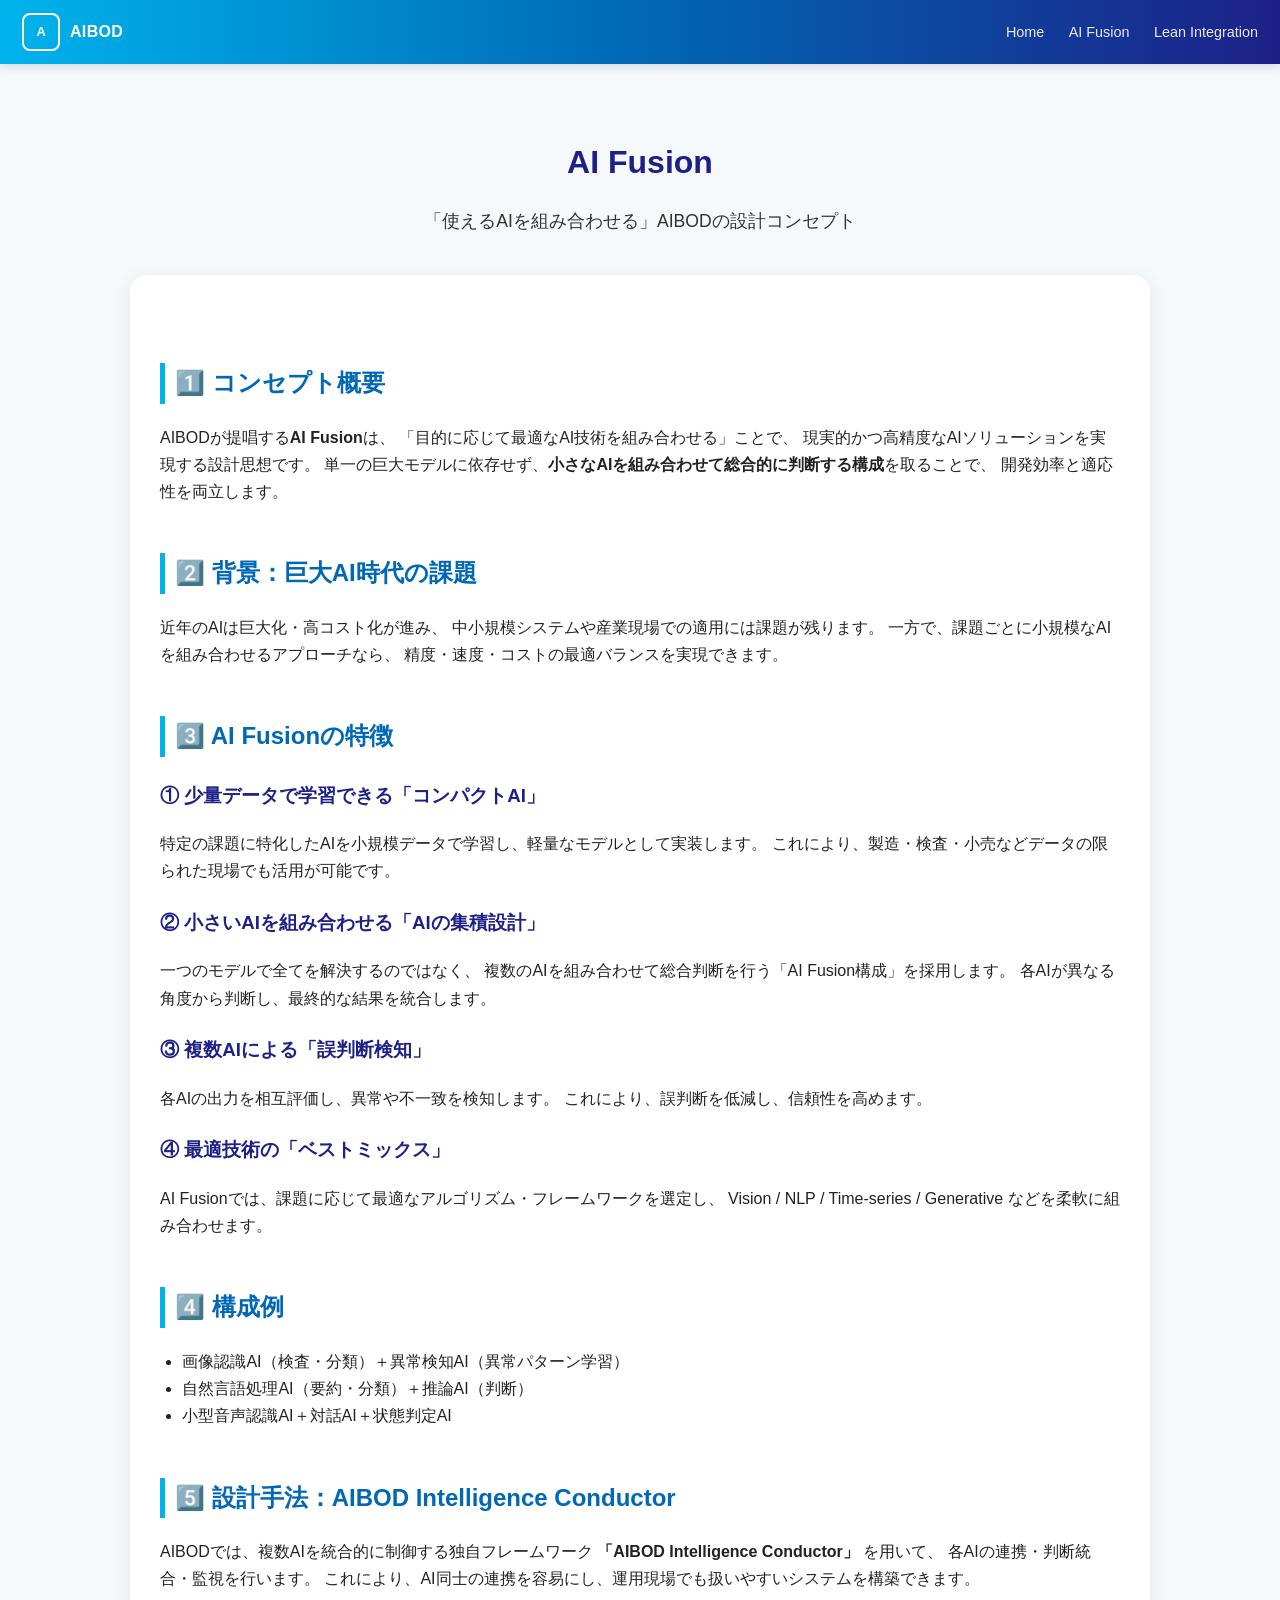
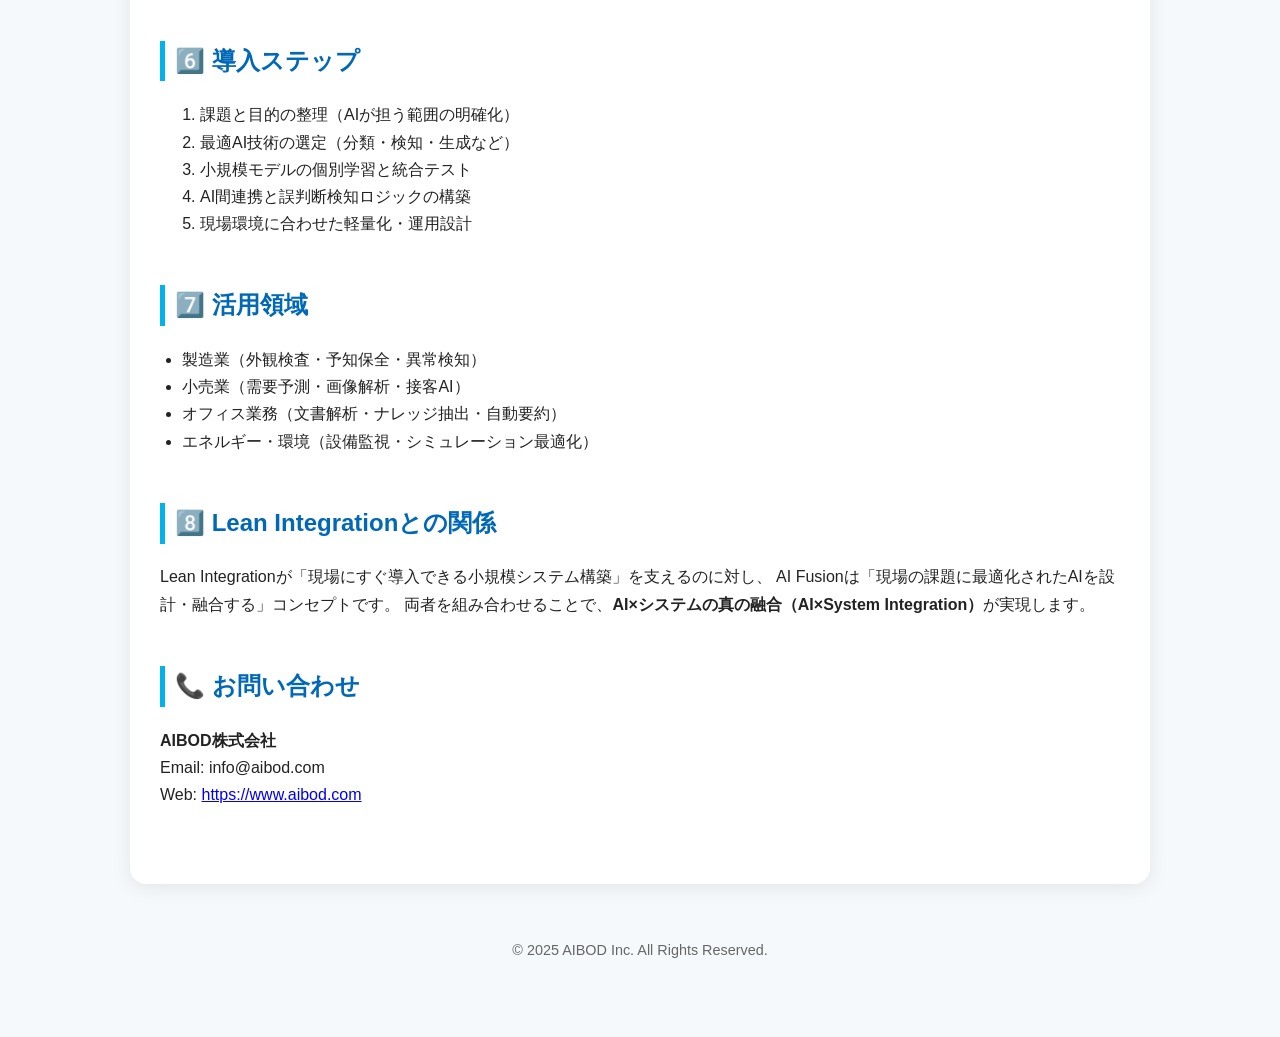
==== aifusion/aifusion.html @ 4d40d82d "update" ====
<!doctype html>
<html lang="ja">
<head>
  <meta charset="utf-8">
  <title>AI Fusion | AIBOD ホワイトペーパー</title>
  <meta name="viewport" content="width=device-width, initial-scale=1">
  <style>
    :root {
      --blue-light: #00b3ec;
      --blue-mid: #0068b6;
      --blue-deep: #1d2087;
      --gray-bg: #f6f9fc;
      --text: #222;
    }
    body {
      font-family: -apple-system, BlinkMacSystemFont, "Hiragino Sans", "Meiryo", sans-serif;
      margin: 0;
      color: var(--text);
      background: var(--gray-bg);
      line-height: 1.7;
      padding-top: 64px;
    }

    /* --- Navbar --- */
    .navbar {
      position: fixed;
      top: 0; left: 0; right: 0;
      height: 64px;
      background: linear-gradient(90deg, var(--blue-light), var(--blue-mid), var(--blue-deep));
      display: flex;
      align-items: center;
      justify-content: space-between;
      padding: 0 22px;
      color: #fff;
      z-index: 100;
      box-shadow: 0 2px 10px rgba(0,0,0,0.15);
    }
    .nav-left {
      display: flex;
      align-items: center;
      gap: 10px;
    }
    .logo-box {
      width: 34px; height: 34px;
      border: 2px solid #fff;
      border-radius: 8px;
      display: flex;
      align-items: center;
      justify-content: center;
      font-weight: 700;
      color: #fff;
      font-size: 0.8rem;
      letter-spacing: -0.02em;
    }
    .nav-title {
      font-weight: 600;
      letter-spacing: .02em;
    }
    .nav-right a {
      color: #fff;
      text-decoration: none;
      margin-left: 20px;
      font-size: 0.9rem;
      opacity: 0.9;
      transition: opacity .2s ease;
    }
    .nav-right a:hover {
      opacity: 1;
    }

    header {
      max-width: 960px;
      margin: 0 auto;
      text-align: center;
      padding: 50px 20px 20px;
    }
    header h1 {
      font-size: 2rem;
      color: var(--blue-deep);
      margin-bottom: 10px;
    }
    header p {
      color: #333;
      font-size: 1.1rem;
    }

    main {
      max-width: 960px;
      margin: 0 auto;
      background: #fff;
      padding: 40px 30px 60px;
      border-radius: 16px;
      box-shadow: 0 4px 20px rgba(0,0,0,0.08);
    }
    h2 {
      color: var(--blue-mid);
      margin-top: 2em;
      border-left: 5px solid var(--blue-light);
      padding-left: 10px;
    }
    h3 {
      color: var(--blue-deep);
      margin-top: 1.2em;
    }
    p {
      margin-bottom: 1em;
    }
    ul {
      margin-bottom: 1em;
      padding-left: 1.4em;
    }

    footer {
      text-align: center;
      padding: 40px 10px 60px;
      color: #666;
      font-size: 0.9rem;
    }

    @media (max-width: 540px) {
      .nav-right { display: none; }
      header { padding-top: 20px; }
    }
  </style>
</head>
<body>

  <!-- ナビバー -->
  <nav class="navbar">
    <div class="nav-left">
      <div class="logo-box">A</div>
      <div class="nav-title">AIBOD</div>
    </div>
    <div class="nav-right">
      <a href="../">Home</a>
      <a href="../aifusion/">AI Fusion</a>
      <a href="../leanintegration/">Lean Integration</a>
    </div>
  </nav>

  <header>
    <h1>AI Fusion</h1>
    <p>「使えるAIを組み合わせる」AIBODの設計コンセプト</p>
  </header>

  <main>
    <h2>1️⃣ コンセプト概要</h2>
    <p>
      AIBODが提唱する<strong>AI Fusion</strong>は、  
      「目的に応じて最適なAI技術を組み合わせる」ことで、  
      現実的かつ高精度なAIソリューションを実現する設計思想です。  
      単一の巨大モデルに依存せず、<strong>小さなAIを組み合わせて総合的に判断する構成</strong>を取ることで、
      開発効率と適応性を両立します。
    </p>

    <h2>2️⃣ 背景：巨大AI時代の課題</h2>
    <p>
      近年のAIは巨大化・高コスト化が進み、  
      中小規模システムや産業現場での適用には課題が残ります。  
      一方で、課題ごとに小規模なAIを組み合わせるアプローチなら、  
      精度・速度・コストの最適バランスを実現できます。
    </p>

    <h2>3️⃣ AI Fusionの特徴</h2>
    <h3>① 少量データで学習できる「コンパクトAI」</h3>
    <p>
      特定の課題に特化したAIを小規模データで学習し、軽量なモデルとして実装します。  
      これにより、製造・検査・小売などデータの限られた現場でも活用が可能です。
    </p>

    <h3>② 小さいAIを組み合わせる「AIの集積設計」</h3>
    <p>
      一つのモデルで全てを解決するのではなく、  
      複数のAIを組み合わせて総合判断を行う「AI Fusion構成」を採用します。  
      各AIが異なる角度から判断し、最終的な結果を統合します。
    </p>

    <h3>③ 複数AIによる「誤判断検知」</h3>
    <p>
      各AIの出力を相互評価し、異常や不一致を検知します。  
      これにより、誤判断を低減し、信頼性を高めます。
    </p>

    <h3>④ 最適技術の「ベストミックス」</h3>
    <p>
      AI Fusionでは、課題に応じて最適なアルゴリズム・フレームワークを選定し、  
      Vision / NLP / Time-series / Generative などを柔軟に組み合わせます。
    </p>

    <h2>4️⃣ 構成例</h2>
    <ul>
      <li>画像認識AI（検査・分類）＋異常検知AI（異常パターン学習）</li>
      <li>自然言語処理AI（要約・分類）＋推論AI（判断）</li>
      <li>小型音声認識AI＋対話AI＋状態判定AI</li>
    </ul>

    <h2>5️⃣ 設計手法：AIBOD Intelligence Conductor</h2>
    <p>
      AIBODでは、複数AIを統合的に制御する独自フレームワーク  
      <strong>「AIBOD Intelligence Conductor」</strong> を用いて、  
      各AIの連携・判断統合・監視を行います。  
      これにより、AI同士の連携を容易にし、運用現場でも扱いやすいシステムを構築できます。
    </p>

    <h2>6️⃣ 導入ステップ</h2>
    <ol>
      <li>課題と目的の整理（AIが担う範囲の明確化）</li>
      <li>最適AI技術の選定（分類・検知・生成など）</li>
      <li>小規模モデルの個別学習と統合テスト</li>
      <li>AI間連携と誤判断検知ロジックの構築</li>
      <li>現場環境に合わせた軽量化・運用設計</li>
    </ol>

    <h2>7️⃣ 活用領域</h2>
    <ul>
      <li>製造業（外観検査・予知保全・異常検知）</li>
      <li>小売業（需要予測・画像解析・接客AI）</li>
      <li>オフィス業務（文書解析・ナレッジ抽出・自動要約）</li>
      <li>エネルギー・環境（設備監視・シミュレーション最適化）</li>
    </ul>

    <h2>8️⃣ Lean Integrationとの関係</h2>
    <p>
      Lean Integrationが「現場にすぐ導入できる小規模システム構築」を支えるのに対し、  
      AI Fusionは「現場の課題に最適化されたAIを設計・融合する」コンセプトです。  
      両者を組み合わせることで、<strong>AI×システムの真の融合（AI×System Integration）</strong>が実現します。
    </p>

    <h2>📞 お問い合わせ</h2>
    <p>
      <strong>AIBOD株式会社</strong><br>
      Email: info@aibod.com<br>
      Web: <a href="https://www.aibod.com" target="_blank">https://www.aibod.com</a>
    </p>
  </main>

  <footer>
    <p>© 2025 AIBOD Inc. All Rights Reserved.</p>
  </footer>
</body>
</html>
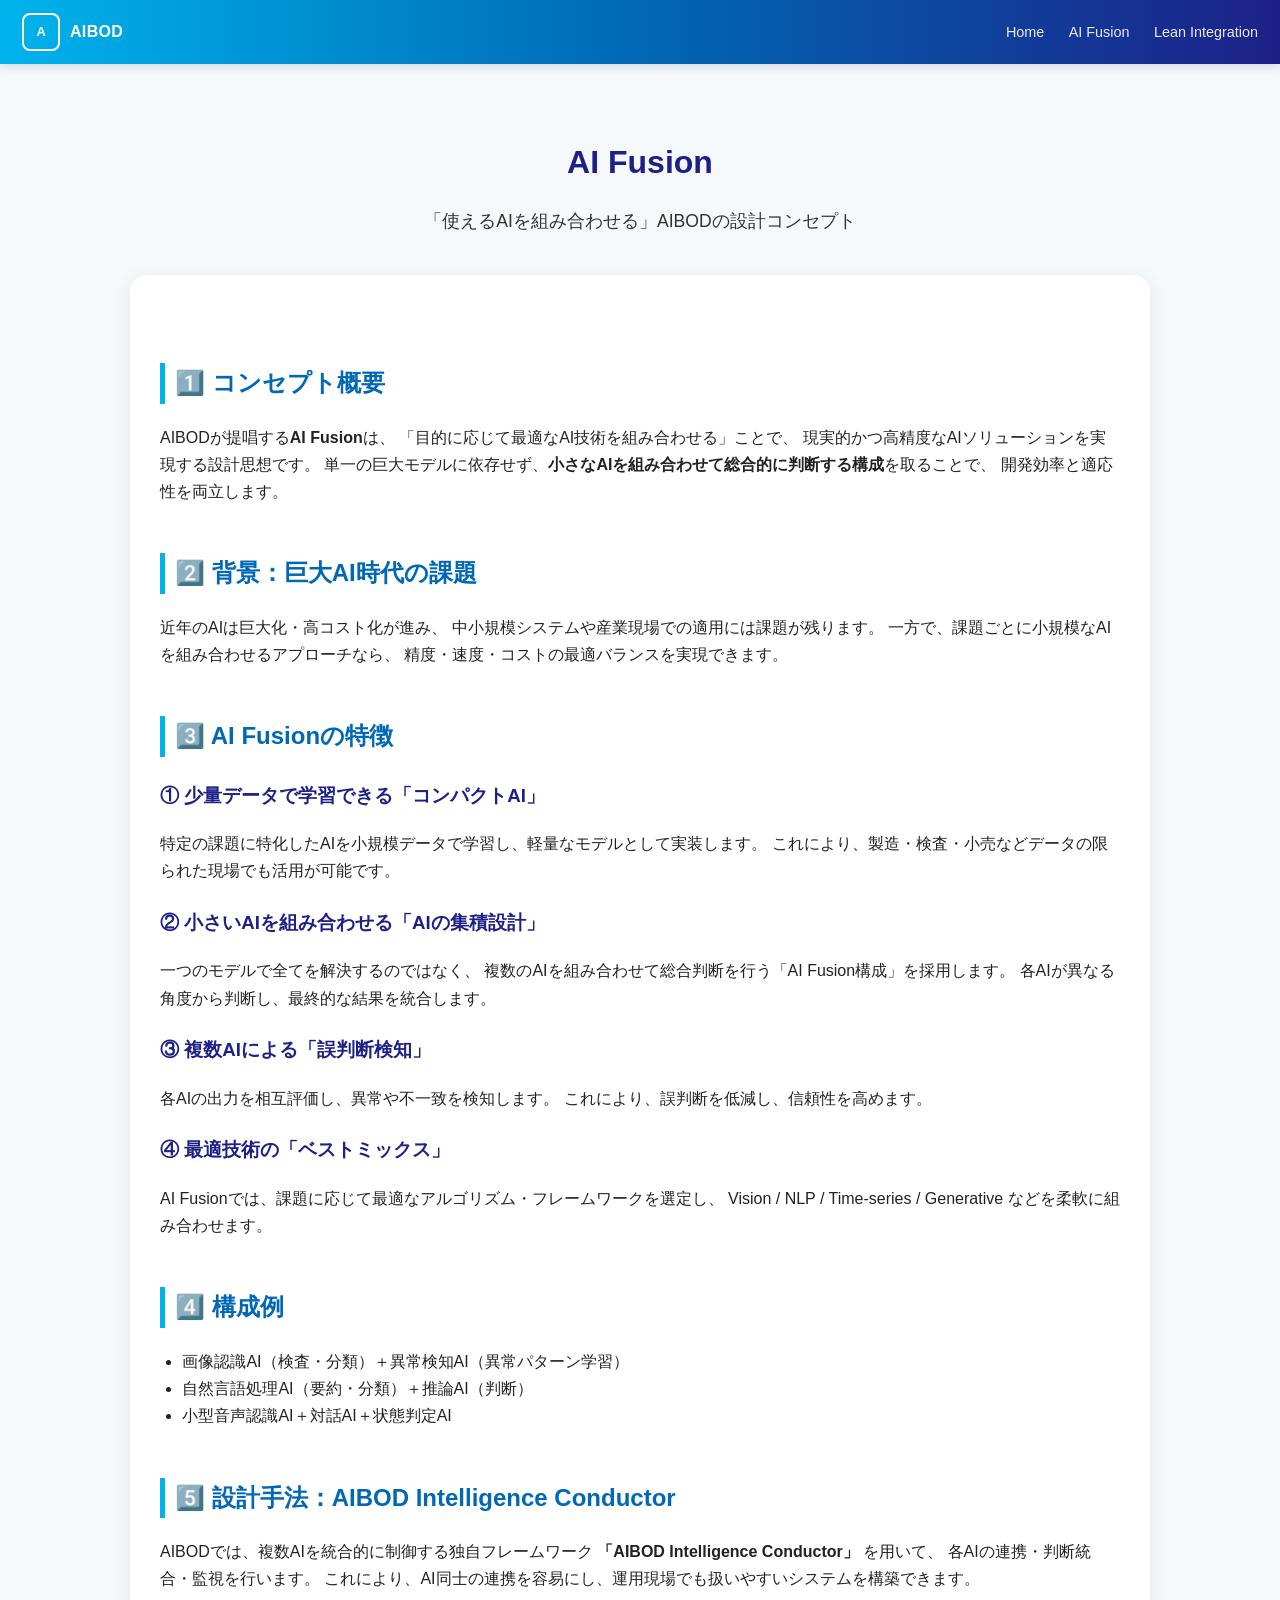
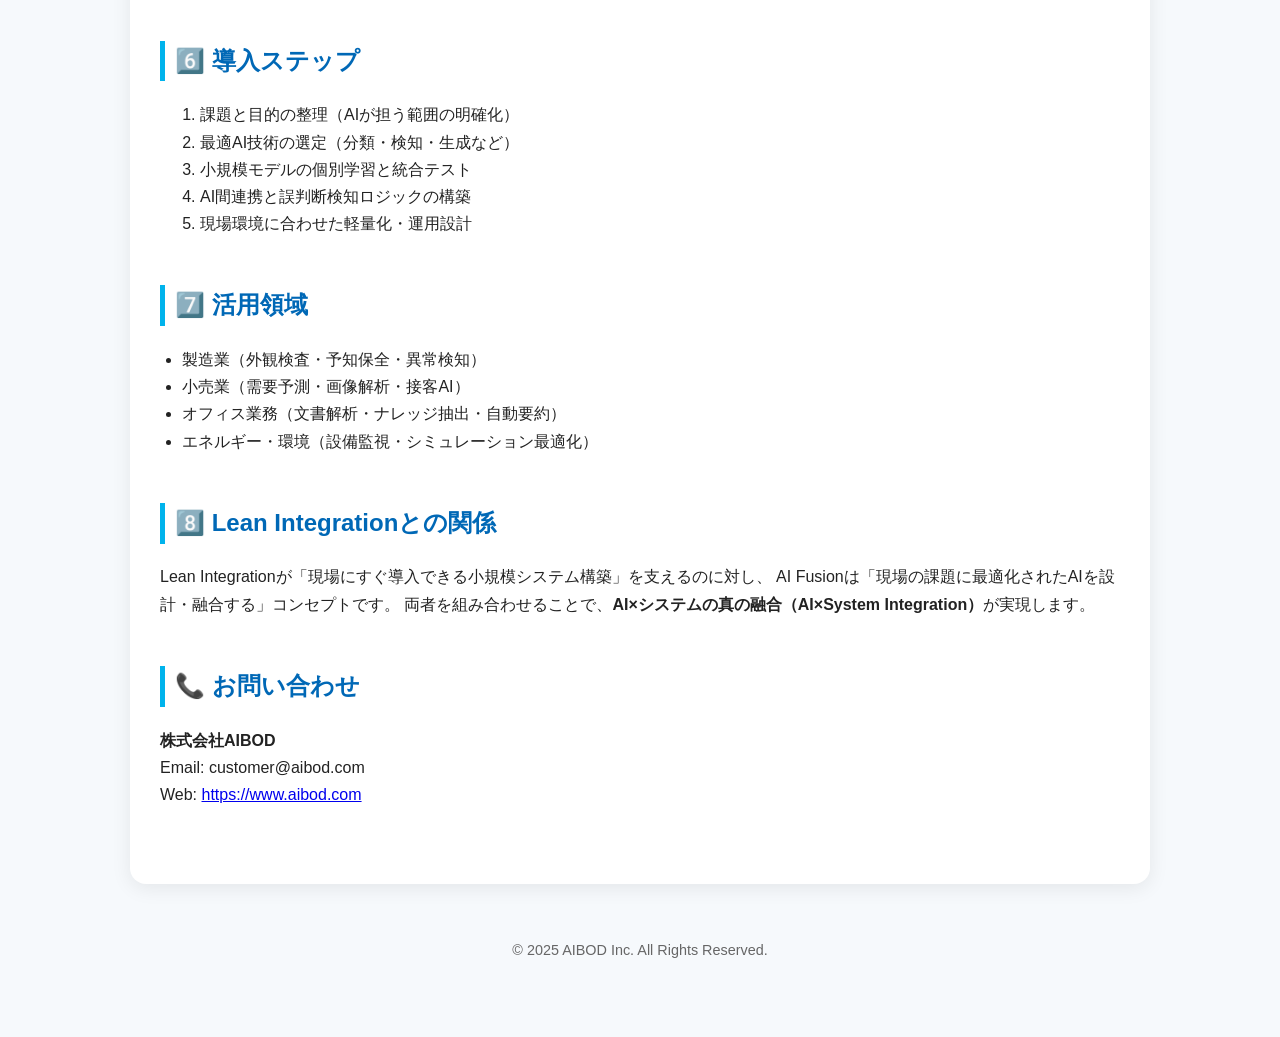
==== commit dd6bc10d: "update physical intelligence" ====
--- a/aifusion/aifusion.html
+++ b/aifusion/aifusion.html
@@ -228,8 +228,8 @@
 
     <h2>📞 お問い合わせ</h2>
     <p>
-      <strong>AIBOD株式会社</strong><br>
-      Email: info@aibod.com<br>
+      <strong>株式会社AIBOD</strong><br>
+      Email: customer@aibod.com<br>
       Web: <a href="https://www.aibod.com" target="_blank">https://www.aibod.com</a>
     </p>
   </main>
